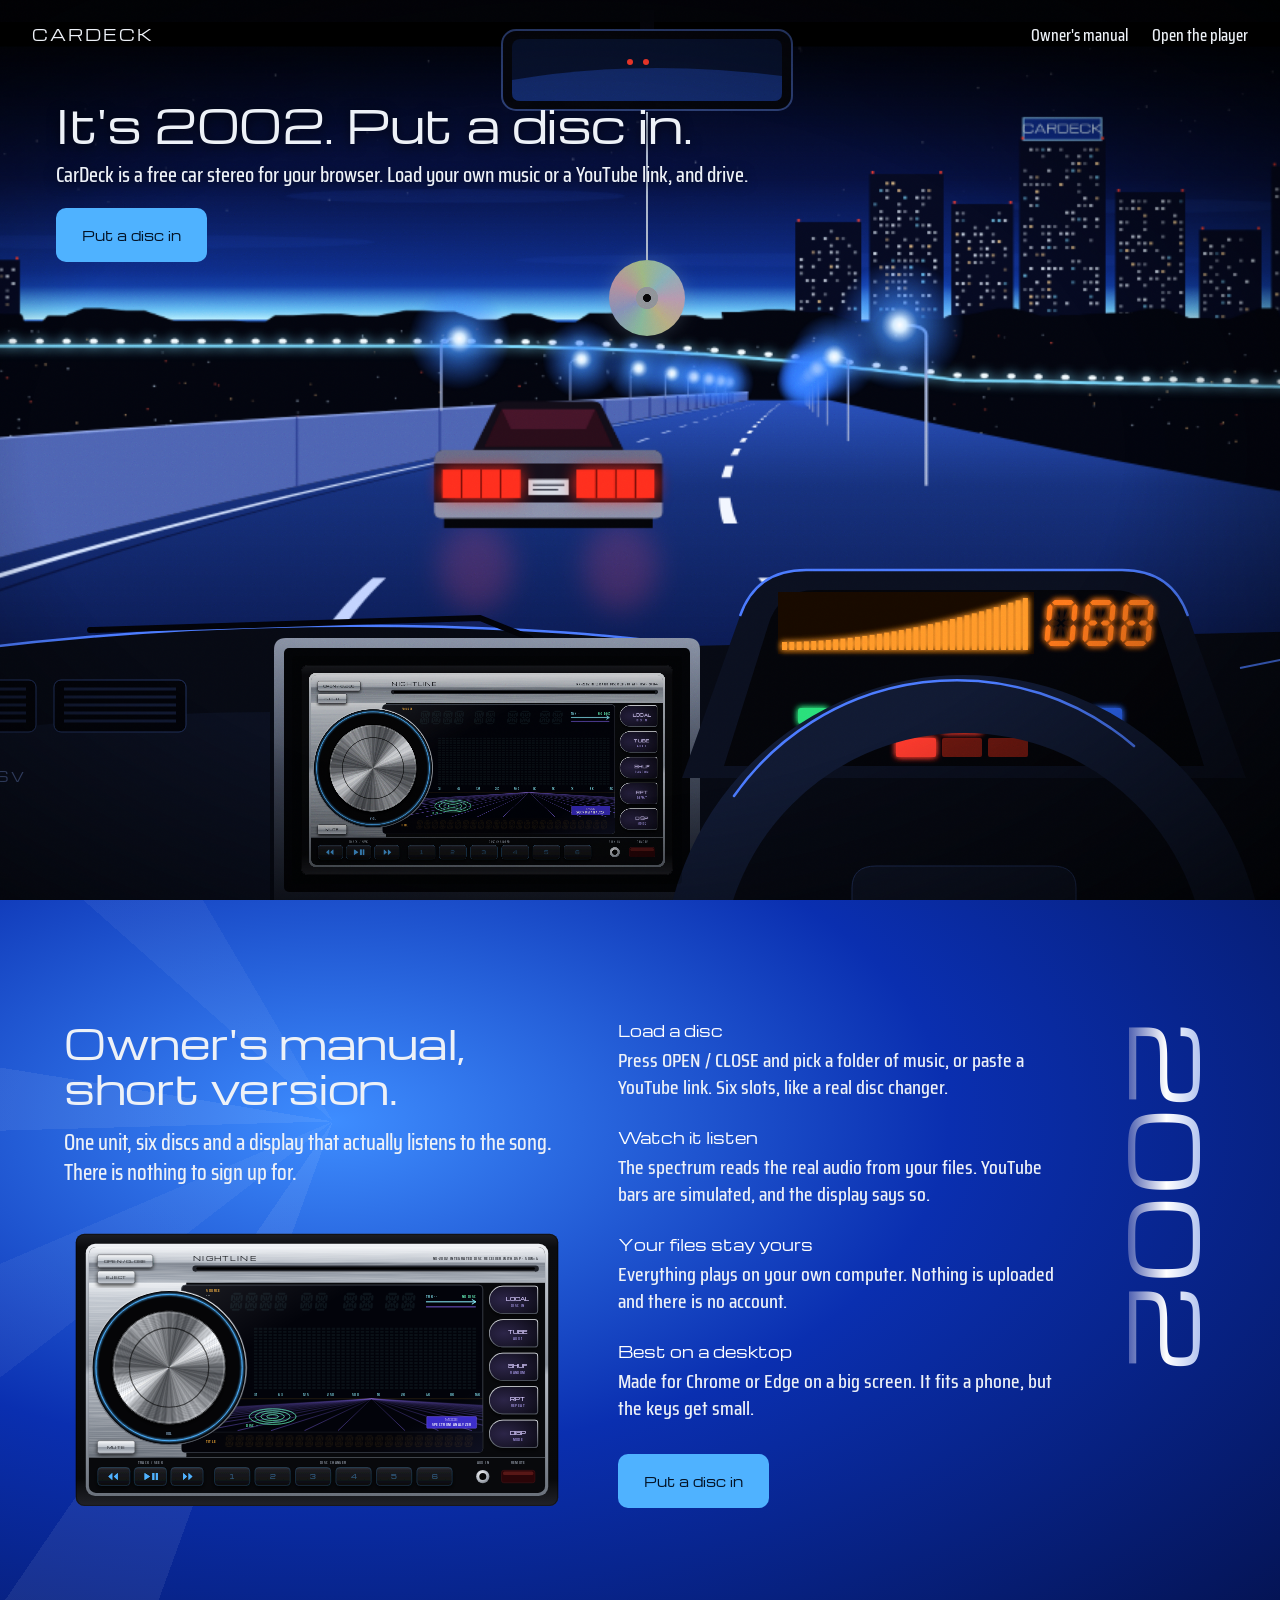
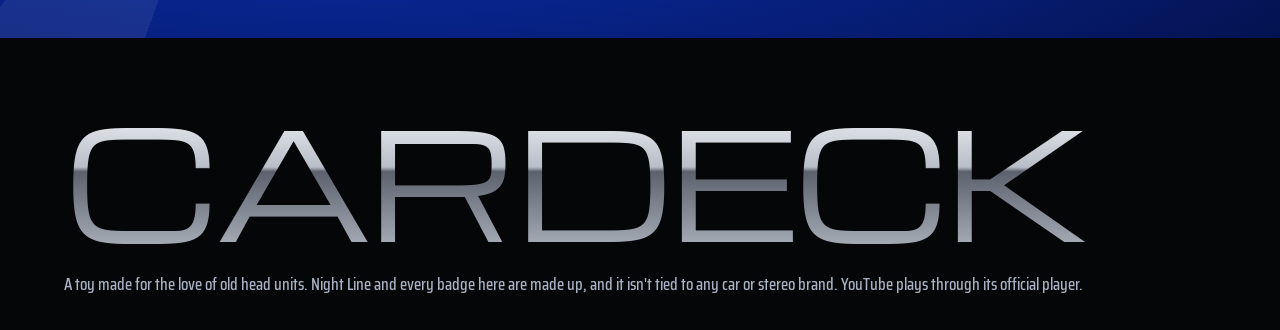
==== index.html @ f9ed7206 "CarDeck: a 2002 car stereo for the browser Night Line head unit with a real spectrum analyser for lo" ====
<!doctype html>
<html lang="en">
<head>
<meta charset="utf-8">
<meta name="viewport" content="width=device-width,initial-scale=1">
<title>CarDeck: a 2002 car stereo for your music</title>
<meta name="description" content="CarDeck is a free 2002-style car stereo for your browser. Load your own music or a YouTube link and drive.">
<link rel="preconnect" href="https://fonts.gstatic.com" crossorigin>
<link href="https://fonts.googleapis.com/css2?family=Michroma&family=Saira+Condensed:wght@500;600&family=Playfair+Display:wght@700&display=swap" rel="stylesheet">
<style>
:root{--ink:#050608;--text:#edf1f7;--dim:#a8b2c2;--el:#4fb2ff;--amber:#ffb238;--cobalt:#0a2fb0;--deep:#04124f}
*{box-sizing:border-box}
html{scroll-behavior:smooth;background:var(--ink)}
body{margin:0;color:var(--text);font:500 19px/1.5 'Saira Condensed',Arial,sans-serif}
a{color:inherit}
h1,h2{font-family:Michroma,Arial,sans-serif;font-weight:400;letter-spacing:-.01em;margin:0}

/* hero: a fixed 1600x900 scene, scaled to cover the window */
#hero{position:relative;height:100svh;min-height:560px;overflow:hidden;background:#000}
#scene{position:absolute;left:0;top:0;width:1600px;height:900px;transform-origin:0 0;will-change:transform}
#scene.zoom{transition:transform 1.5s cubic-bezier(.62,.02,.2,1)}
#road,#dash{position:absolute;left:0;top:0}
#road{width:1600px;height:660px}
#dash{width:1600px;height:900px}
#unitBox{position:absolute;left:452px;top:656px;width:390px;height:228px;overflow:hidden;border-radius:4px}
#unitIn{position:absolute;left:0;top:0;width:1300px;height:760px;transform:scale(.3);transform-origin:0 0;will-change:transform}
#unitIn svg{display:block;width:1300px;height:760px;pointer-events:none}
#unitIn .key{pointer-events:none}
#unitDim{position:absolute;inset:0;background:#000;opacity:.18;transition:opacity .4s}
#cd{position:absolute;left:806px;top:112px;width:1.6px;height:150px;transform-origin:50% 0;animation:swing 4.6s ease-in-out infinite;background:#aab6cc}
#cd i{position:absolute;left:-37px;bottom:-74px;width:76px;height:76px;border-radius:50%;
  background:radial-gradient(circle,#0a0a0c 0 7%,#c9ced6 7.5% 20%,#fff0 21%),
  conic-gradient(from 40deg,#bff5ff,#ffd6f5,#fff3b8,#bdffd6,#bccbff,#ffc9da,#dcffb8,#bff5ff);
  box-shadow:0 0 18px #bfe6ff44;filter:brightness(.72)}
@keyframes swing{0%,100%{transform:rotate(-3.5deg)}50%{transform:rotate(3.5deg)}}
.go:focus-visible{outline:3px solid #fff;outline-offset:3px}
body.go #unitDim{opacity:0}
#veil{position:absolute;inset:0;background:radial-gradient(ellipse at 45% 50%,#0000 55%,#000b);pointer-events:none}
#grain{position:absolute;inset:0;opacity:.16;mix-blend-mode:overlay;pointer-events:none;background-image:url("data:image/svg+xml,%3Csvg xmlns='http://www.w3.org/2000/svg' width='220' height='220'%3E%3Cfilter id='n'%3E%3CfeTurbulence baseFrequency='.9' numOctaves='2'/%3E%3C/filter%3E%3Crect width='220' height='220' filter='url(%23n)'/%3E%3C/svg%3E")}
#black{position:absolute;inset:0;background:#000;opacity:0;pointer-events:none;transition:opacity .28s}
nav{position:absolute;left:0;right:0;top:0;display:flex;align-items:center;justify-content:space-between;padding:20px 32px;transition:opacity .4s}
nav b{font:400 15px Michroma,Arial,sans-serif;letter-spacing:.14em}
nav a{margin-left:24px;text-decoration:none;font-size:17px;color:var(--text)}
nav a:hover{color:var(--el)}
#pitch{position:absolute;left:clamp(16px,4.4vw,72px);top:clamp(72px,11vh,110px);width:min(820px,calc(100vw - 32px));text-shadow:0 2px 12px #000a;transition:opacity .4s}
#pitch h1{font-size:clamp(30px,3.5vw,50px);line-height:1.12}
#pitch p{margin:12px 0 18px;max-width:34em;font-size:21px;line-height:1.35}
.go{display:inline-flex;align-items:center;gap:12px;min-height:54px;padding:0 26px;border:0;border-radius:10px;background:var(--el);color:#031225;font:13px Michroma,Arial,sans-serif;cursor:pointer;text-decoration:none;transition:transform .12s,background .12s}
.go:hover{background:#86ccff}.go:active{transform:translateY(1px)}
body.go nav,body.go #pitch{opacity:0;pointer-events:none}

/* the print ad */
#manual{position:relative;overflow:hidden;background:var(--cobalt);padding:120px clamp(16px,5vw,72px)}
#manual::before{content:"";position:absolute;inset:0;background:conic-gradient(from 200deg at 26% 30%,#ffffff12 0 4%,#fff0 4% 9%,#ffffff0d 9% 13%,#fff0 13% 19%,#ffffff12 19% 22%,#fff0 22% 31%,#ffffff0c 31% 36%,#fff0 36% 100%),radial-gradient(ellipse at 26% 30%,#3e8dff,#0a2fb0 46%,#04124f)}
.ad{position:relative;display:grid;grid-template-columns:minmax(0,1.15fr) minmax(0,1fr) 110px;gap:48px;max-width:1360px;margin:0 auto;align-items:start}
.ad h2{font-size:clamp(28px,3.1vw,46px);line-height:1.14}
.ad .lead{margin:18px 0 34px;font-size:22px;line-height:1.35;max-width:32em}
#adUnit{width:100%;aspect-ratio:1300/760;position:relative}
#adUnit svg{position:absolute;inset:0;width:100%;height:100%;pointer-events:none}
.spec h3{margin:0 0 6px;font:400 15px Michroma,Arial,sans-serif;color:#fff}
.spec p{margin:0 0 26px;font-size:20px;line-height:1.35}
.year{justify-self:end;writing-mode:vertical-rl;font:400 92px/1 Michroma,Arial,sans-serif;background:linear-gradient(90deg,#3a4ea8,#fff 46%,#8fa8e8);-webkit-background-clip:text;background-clip:text;color:transparent}
.ad .go{margin-top:6px}
footer{padding:64px clamp(16px,5vw,72px) 32px;background:var(--ink)}
footer b{display:block;font:400 clamp(44px,11.6vw,178px)/1 Michroma,Arial,sans-serif;letter-spacing:-.03em;background:linear-gradient(#f4f6f9,#b8bec7 44%,#5b626d 47%,#a9b0ba);-webkit-background-clip:text;background-clip:text;color:transparent}
footer p{margin:22px 0 0;color:var(--dim);font-size:17px}
@media (max-width:1000px){.ad{grid-template-columns:1fr}.year{display:none}#manual{padding-top:80px;padding-bottom:80px}nav a:first-of-type{display:none}#pitch p{font-size:19px}}
@media (prefers-reduced-motion:reduce){#cd{animation:none}html{scroll-behavior:auto}#scene.zoom{transition:none}}
</style>
</head>
<body>
<section id="hero">
  <div id="scene">
    <canvas id="road" width="1067" height="440" aria-hidden="true"></canvas>
    <svg id="dash" viewBox="0 0 1600 900" aria-hidden="true"></svg>
    <div id="cd"><i></i></div>
    <div id="unitBox" aria-hidden="true"><div id="unitIn"></div><div id="unitDim"></div></div>
  </div>
  <div id="veil"></div>
  <div id="grain"></div>
  <nav aria-label="Main">
    <b>CARDECK</b>
    <span><a href="#manual">Owner's manual</a><a href="player.html">Open the player</a></span>
  </nav>
  <div id="pitch">
    <h1>It's 2002. Put a disc in.</h1>
    <p>CarDeck is a free car stereo for your browser. Load your own music or a YouTube link, and drive.</p>
    <button class="go" id="start">Put a disc in</button>
  </div>
  <div id="black"></div>
</section>

<section id="manual" aria-labelledby="mh">
  <div class="ad">
    <div>
      <h2 id="mh">Owner's manual, short version.</h2>
      <p class="lead">One unit, six discs and a display that actually listens to the song. There is nothing to sign up for.</p>
      <div id="adUnit" role="img" aria-label="The Night Line head unit, with a large display, a chrome volume dial and a row of six disc keys"></div>
    </div>
    <div class="spec">
      <h3>Load a disc</h3>
      <p>Press OPEN / CLOSE and pick a folder of music, or paste a YouTube link. Six slots, like a real disc changer.</p>
      <h3>Watch it listen</h3>
      <p>The spectrum reads the real audio from your files. YouTube bars are simulated, and the display says so.</p>
      <h3>Your files stay yours</h3>
      <p>Everything plays on your own computer. Nothing is uploaded and there is no account.</p>
      <h3>Best on a desktop</h3>
      <p>Made for Chrome or Edge on a big screen. It fits a phone, but the keys get small.</p>
      <button class="go" id="start2">Put a disc in</button>
    </div>
    <div class="year" aria-hidden="true">2002</div>
  </div>
</section>

<footer>
  <b>CARDECK</b>
  <p>A toy made for the love of old head units. Night Line and every badge here are made up, and it isn't tied to any car or stereo brand. YouTube plays through its official player.</p>
</footer>

<script src="core.js"></script>
<script src="unit.js"></script>
<script src="landing.js"></script>
</body>
</html>
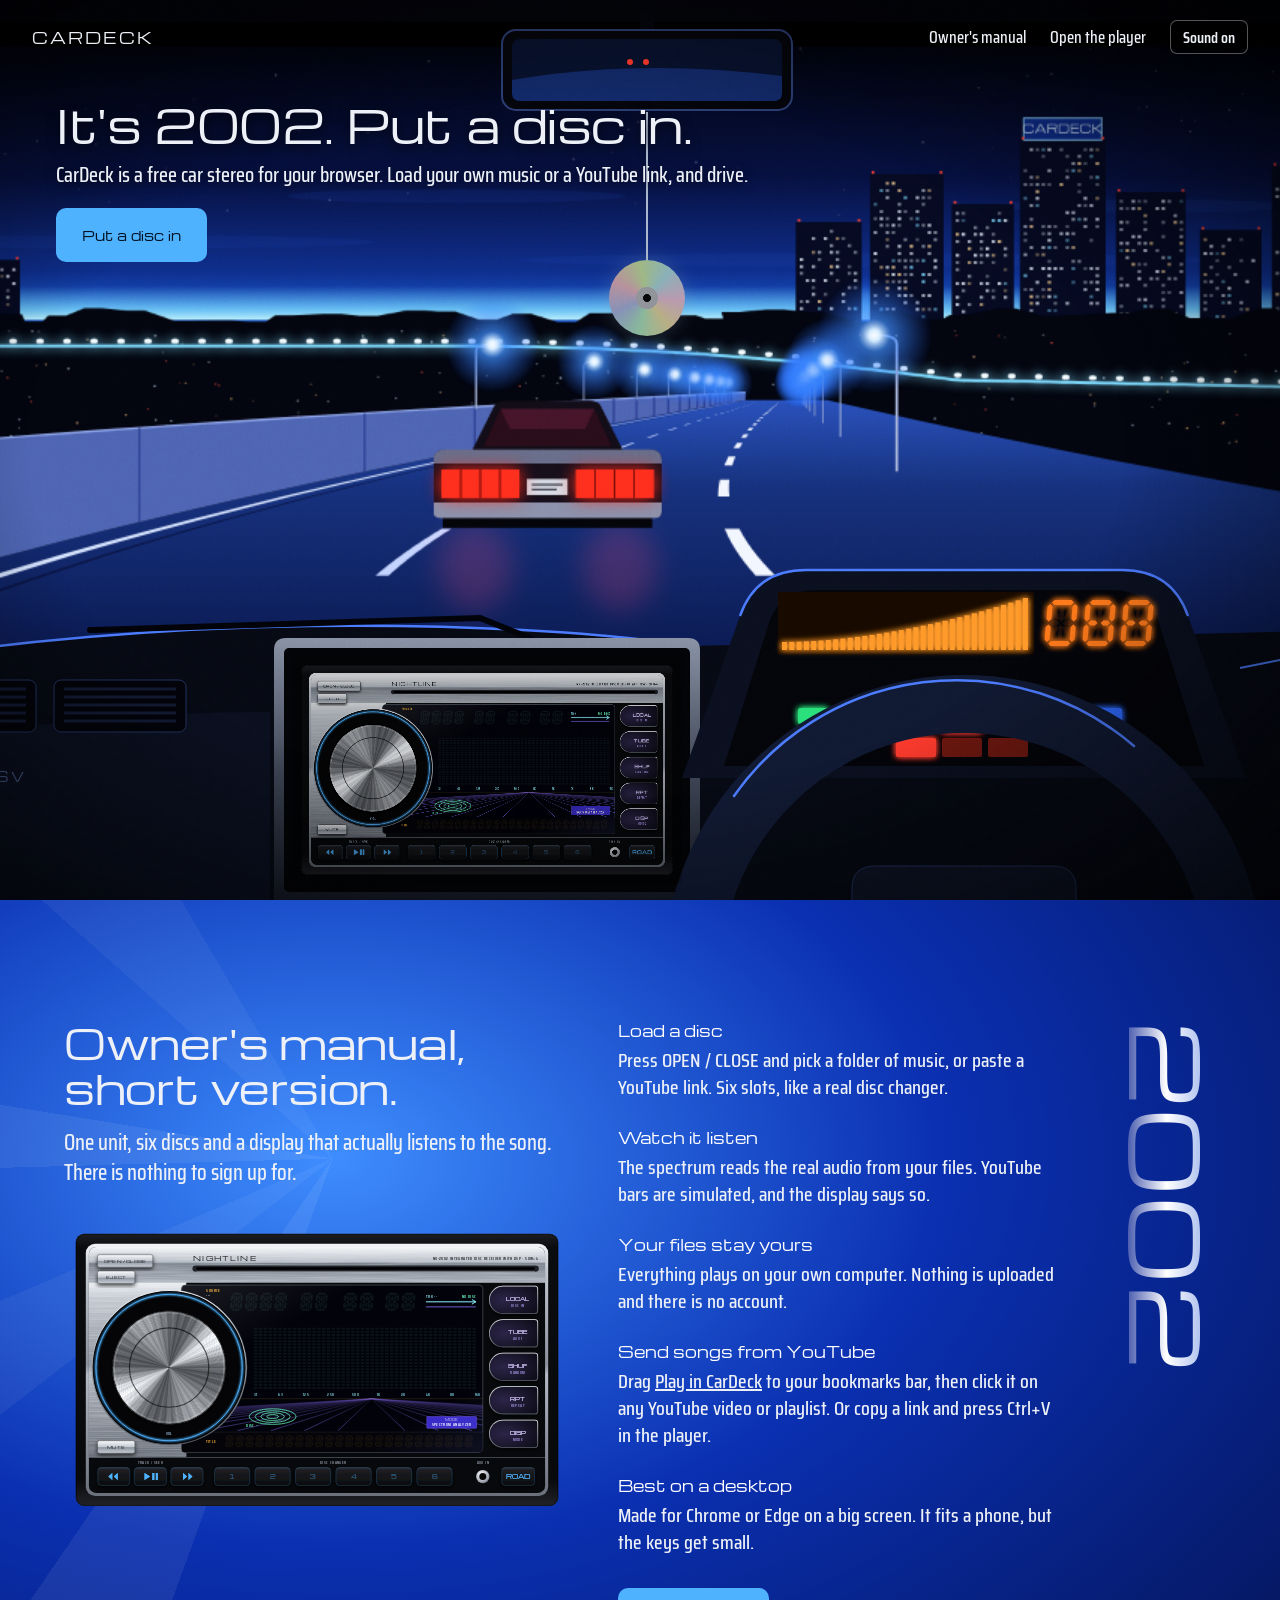
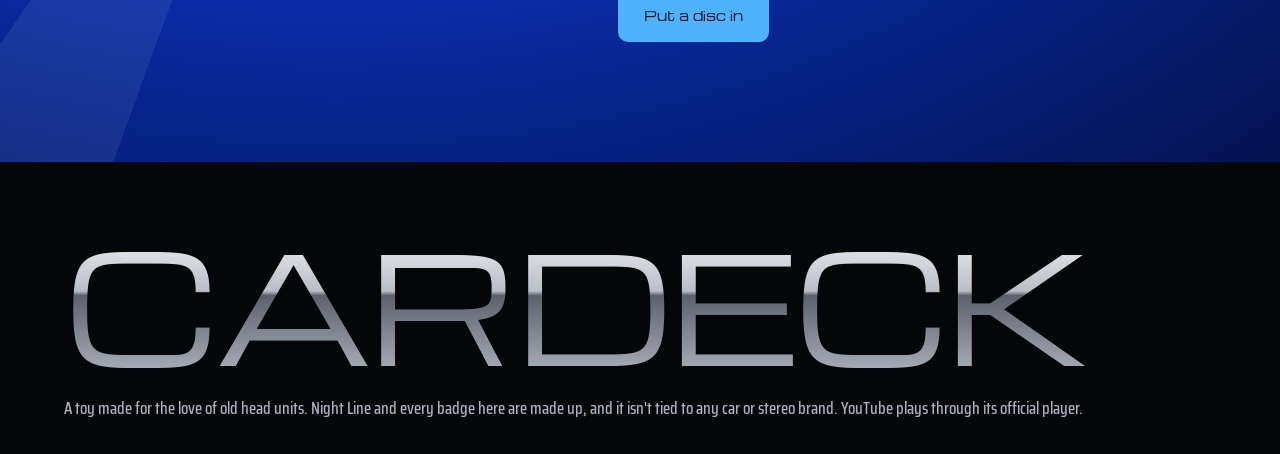
==== commit d7b44c5f: "Fix the landing transition and add the disc drop and road sound The body and the button shared the c" ====
--- a/index.html
+++ b/index.html
@@ -34,7 +34,16 @@
   box-shadow:0 0 18px #bfe6ff44;filter:brightness(.72)}
 @keyframes swing{0%,100%{transform:rotate(-3.5deg)}50%{transform:rotate(3.5deg)}}
 .go:focus-visible{outline:3px solid #fff;outline-offset:3px}
-body.go #unitDim{opacity:0}
+body.started #unitDim{opacity:0}
+/* the mirror CD lets go, drops to the dash and goes into the slot; this box ends exactly at the slot */
+#slotClip{position:absolute;left:400px;top:0;width:560px;height:692px;overflow:hidden;pointer-events:none}
+#flyer{position:absolute;left:368px;top:260px;width:76px;height:76px;border-radius:50%;opacity:0;
+  background:radial-gradient(circle,#0a0a0c 0 7%,#c9ced6 7.5% 20%,#fff0 21%),conic-gradient(from 40deg,#bff5ff,#ffd6f5,#fff3b8,#bdffd6,#bccbff,#ffc9da,#dcffb8,#bff5ff);box-shadow:0 0 22px #bfe6ff88}
+body.started #cd{display:none}
+body.started #flyer{opacity:1;animation:dropIn 1.05s cubic-bezier(.5,0,.75,.6) forwards}
+@keyframes dropIn{0%{transform:translate(0,0) rotate(0) scale(1)}58%{transform:translate(-122px,290px) perspective(500px) rotateX(38deg) rotate(420deg) scale(1.9)}100%{transform:translate(-122px,500px) perspective(500px) rotateX(58deg) rotate(800deg) scale(1.9)}}
+#slotGlow{position:absolute;left:556px;top:688px;width:260px;height:6px;border-radius:3px;background:#4fb2ff;box-shadow:0 0 18px 4px #4fb2ff;opacity:0;transition:opacity .25s}
+body.seated #slotGlow{opacity:1}
 #veil{position:absolute;inset:0;background:radial-gradient(ellipse at 45% 50%,#0000 55%,#000b);pointer-events:none}
 #grain{position:absolute;inset:0;opacity:.16;mix-blend-mode:overlay;pointer-events:none;background-image:url("data:image/svg+xml,%3Csvg xmlns='http://www.w3.org/2000/svg' width='220' height='220'%3E%3Cfilter id='n'%3E%3CfeTurbulence baseFrequency='.9' numOctaves='2'/%3E%3C/filter%3E%3Crect width='220' height='220' filter='url(%23n)'/%3E%3C/svg%3E")}
 #black{position:absolute;inset:0;background:#000;opacity:0;pointer-events:none;transition:opacity .28s}
@@ -47,7 +56,9 @@
 #pitch p{margin:12px 0 18px;max-width:34em;font-size:21px;line-height:1.35}
 .go{display:inline-flex;align-items:center;gap:12px;min-height:54px;padding:0 26px;border:0;border-radius:10px;background:var(--el);color:#031225;font:13px Michroma,Arial,sans-serif;cursor:pointer;text-decoration:none;transition:transform .12s,background .12s}
 .go:hover{background:#86ccff}.go:active{transform:translateY(1px)}
-body.go nav,body.go #pitch{opacity:0;pointer-events:none}
+body.started nav,body.started #pitch{opacity:0;pointer-events:none}
+#sound{min-height:34px;margin-left:24px;padding:0 12px;border:1px solid #ffffff55;border-radius:7px;background:#0006;color:var(--text);font:600 16px 'Saira Condensed',Arial,sans-serif;cursor:pointer}
+#sound:hover{color:var(--el)}
 
 /* the print ad */
 #manual{position:relative;overflow:hidden;background:var(--cobalt);padding:120px clamp(16px,5vw,72px)}
@@ -75,12 +86,14 @@
     <svg id="dash" viewBox="0 0 1600 900" aria-hidden="true"></svg>
     <div id="cd"><i></i></div>
     <div id="unitBox" aria-hidden="true"><div id="unitIn"></div><div id="unitDim"></div></div>
+    <div id="slotGlow"></div>
+    <div id="slotClip"><div id="flyer"></div></div>
   </div>
   <div id="veil"></div>
   <div id="grain"></div>
   <nav aria-label="Main">
     <b>CARDECK</b>
-    <span><a href="#manual">Owner's manual</a><a href="player.html">Open the player</a></span>
+    <span><a href="#manual">Owner's manual</a><a href="player.html">Open the player</a><button id="sound">Sound on</button></span>
   </nav>
   <div id="pitch">
     <h1>It's 2002. Put a disc in.</h1>
@@ -104,6 +117,8 @@
       <p>The spectrum reads the real audio from your files. YouTube bars are simulated, and the display says so.</p>
       <h3>Your files stay yours</h3>
       <p>Everything plays on your own computer. Nothing is uploaded and there is no account.</p>
+      <h3>Send songs from YouTube</h3>
+      <p>Drag <a id="bookmarklet" href="player.html">Play in CarDeck</a> to your bookmarks bar, then click it on any YouTube video or playlist. Or copy a link and press Ctrl+V in the player.</p>
       <h3>Best on a desktop</h3>
       <p>Made for Chrome or Edge on a big screen. It fits a phone, but the keys get small.</p>
       <button class="go" id="start2">Put a disc in</button>
@@ -118,6 +133,7 @@
 </footer>
 
 <script src="core.js"></script>
+<script src="cabin.js"></script>
 <script src="unit.js"></script>
 <script src="landing.js"></script>
 </body>
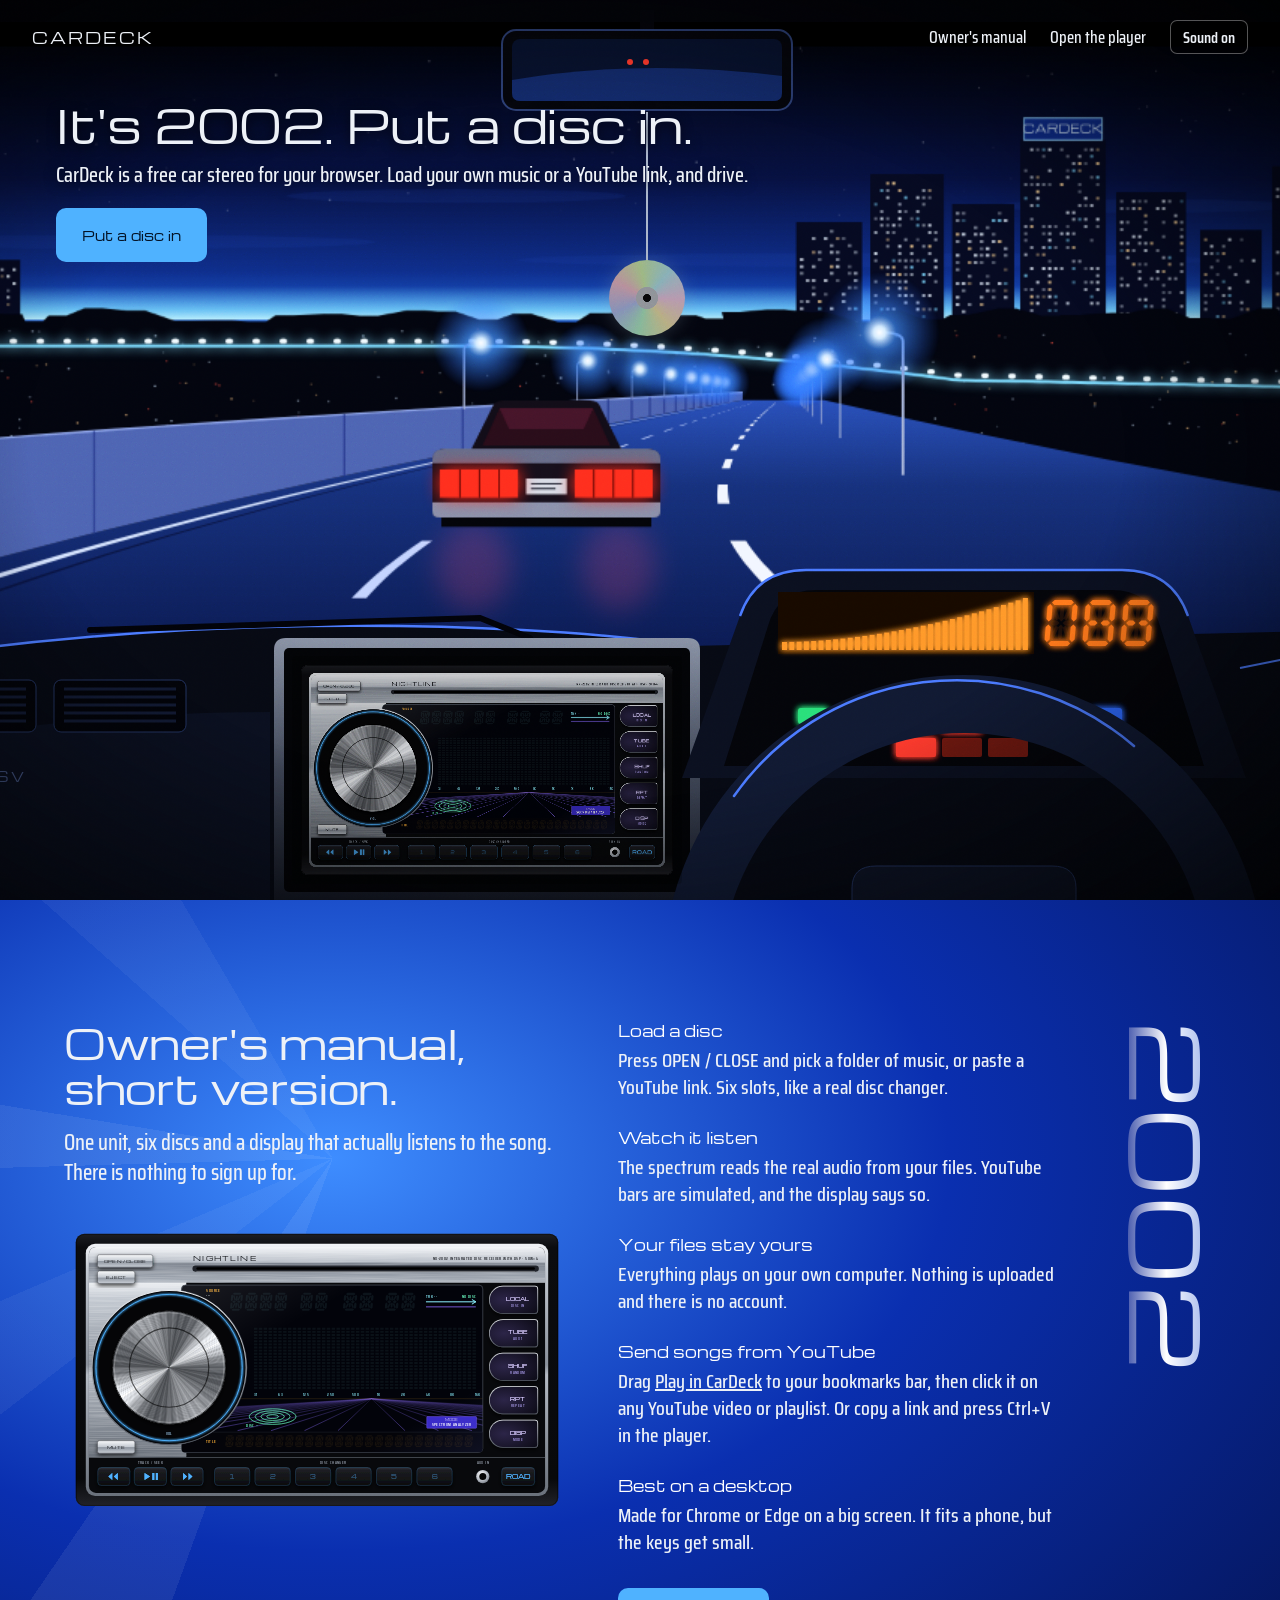
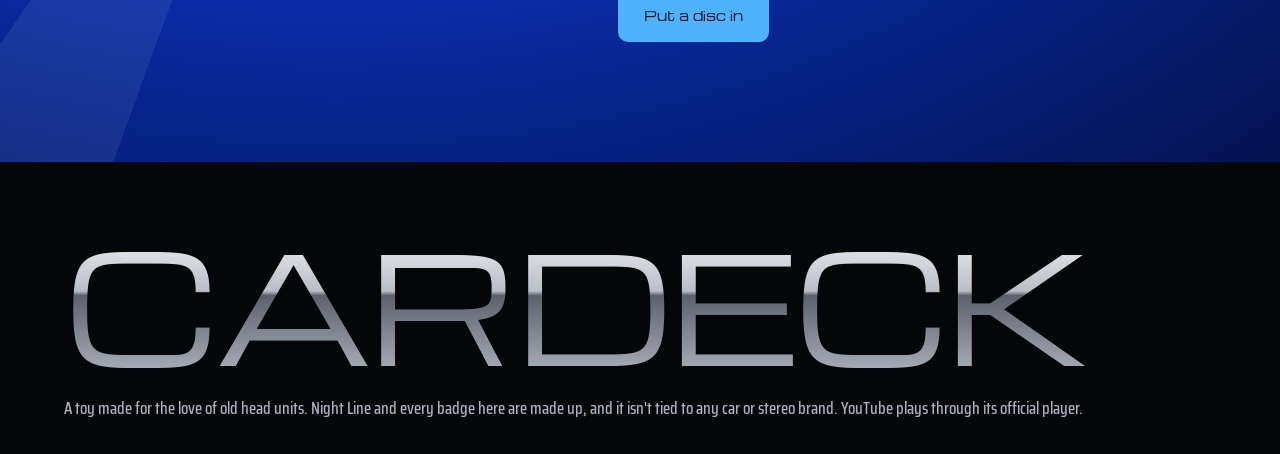
==== commit f728bf6f: "Keep the landing text inside narrow windows Co-Authored-By: Claude Opus 5.5 <noreply@anthropic.com>" ====
--- a/index.html
+++ b/index.html
@@ -51,7 +51,7 @@
 nav b{font:400 15px Michroma,Arial,sans-serif;letter-spacing:.14em}
 nav a{margin-left:24px;text-decoration:none;font-size:17px;color:var(--text)}
 nav a:hover{color:var(--el)}
-#pitch{position:absolute;left:clamp(16px,4.4vw,72px);top:clamp(72px,11vh,110px);width:min(820px,calc(100vw - 32px));text-shadow:0 2px 12px #000a;transition:opacity .4s}
+#pitch{position:absolute;left:clamp(16px,4.4vw,72px);top:clamp(72px,11vh,110px);width:min(820px,calc(100% - 32px));text-shadow:0 2px 12px #000a;transition:opacity .4s}
 #pitch h1{font-size:clamp(30px,3.5vw,50px);line-height:1.12}
 #pitch p{margin:12px 0 18px;max-width:34em;font-size:21px;line-height:1.35}
 .go{display:inline-flex;align-items:center;gap:12px;min-height:54px;padding:0 26px;border:0;border-radius:10px;background:var(--el);color:#031225;font:13px Michroma,Arial,sans-serif;cursor:pointer;text-decoration:none;transition:transform .12s,background .12s}
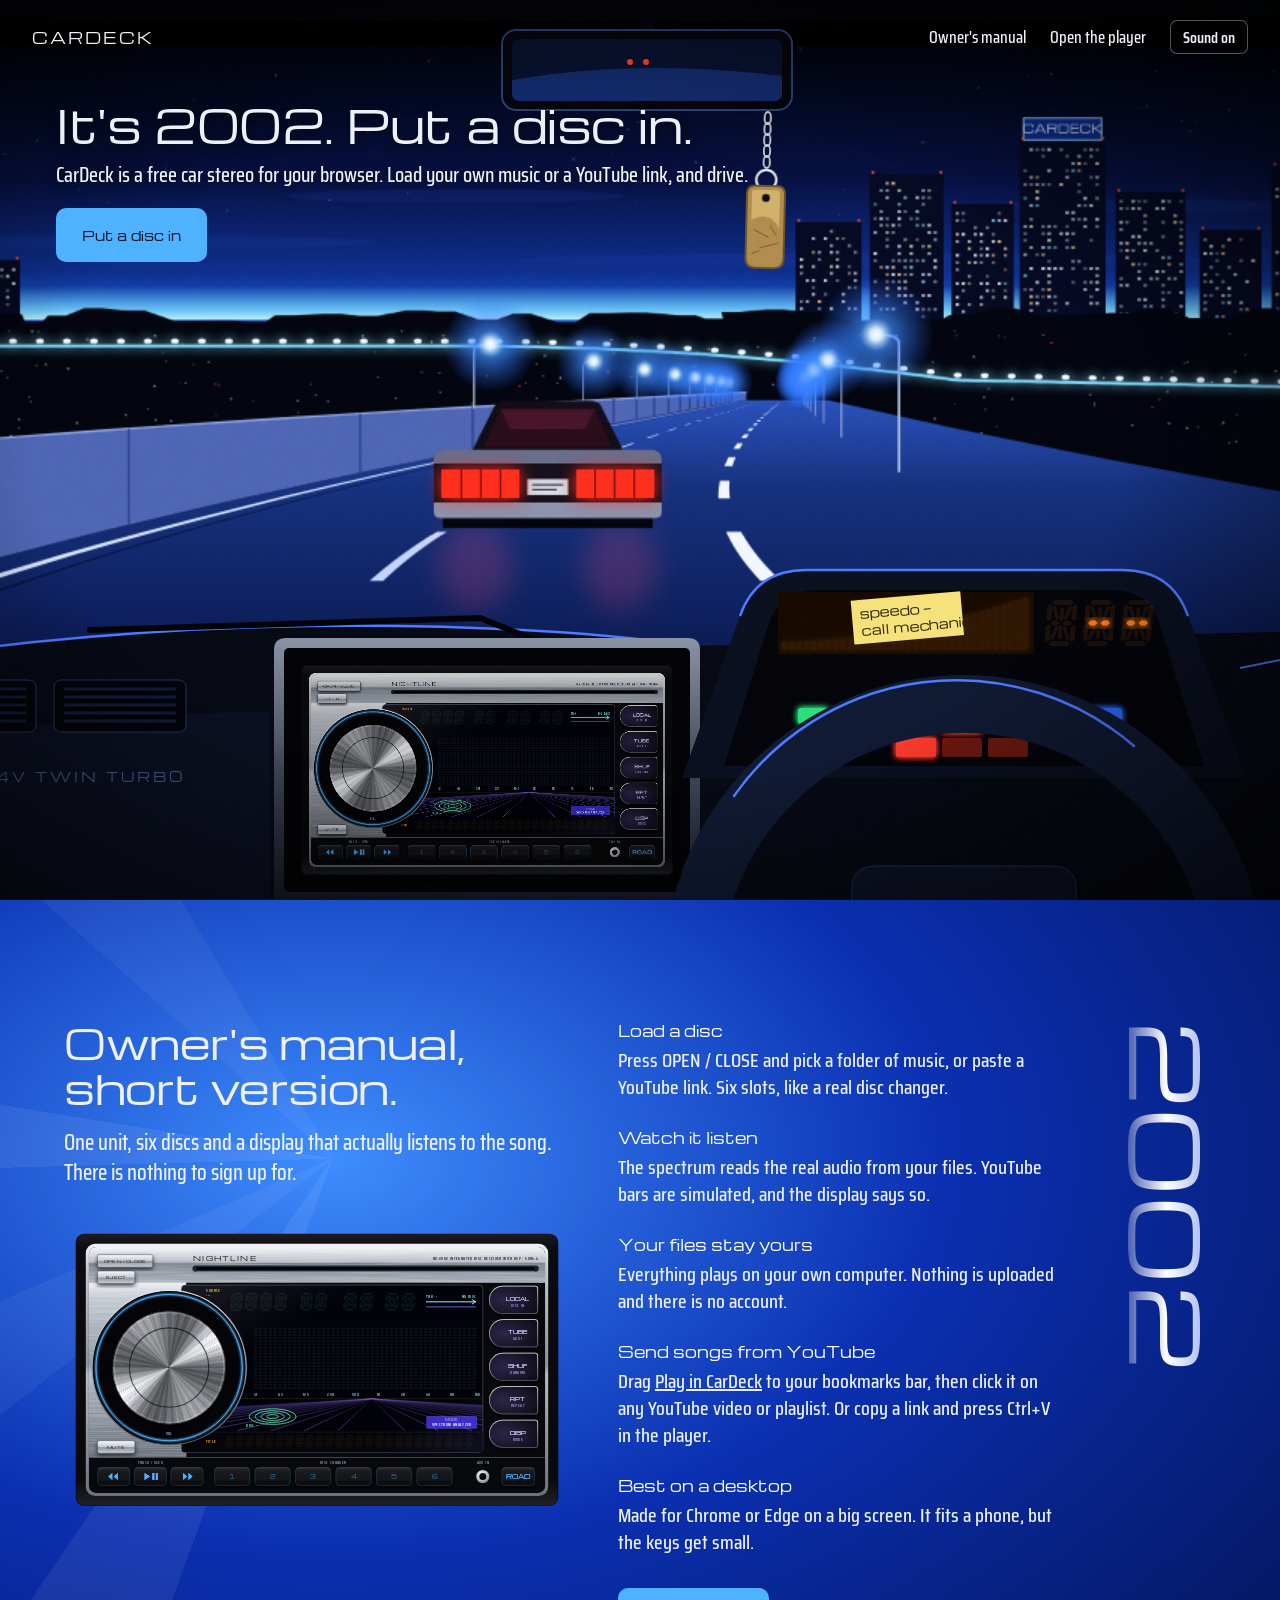
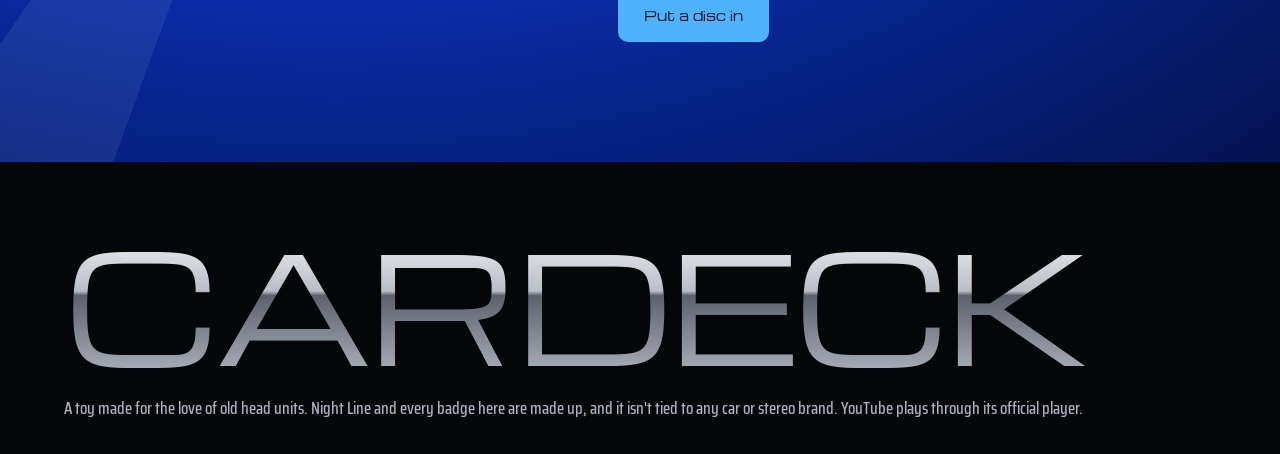
==== commit 76d26fc7: "Make the car his: keychain, broken speedometer, his night The keychain on the mirror can be touched," ====
--- a/index.html
+++ b/index.html
@@ -27,21 +27,15 @@
 #unitIn svg{display:block;width:1300px;height:760px;pointer-events:none}
 #unitIn .key{pointer-events:none}
 #unitDim{position:absolute;inset:0;background:#000;opacity:.18;transition:opacity .4s}
-#cd{position:absolute;left:806px;top:112px;width:1.6px;height:150px;transform-origin:50% 0;animation:swing 4.6s ease-in-out infinite;background:#aab6cc}
-#cd i{position:absolute;left:-37px;bottom:-74px;width:76px;height:76px;border-radius:50%;
-  background:radial-gradient(circle,#0a0a0c 0 7%,#c9ced6 7.5% 20%,#fff0 21%),
-  conic-gradient(from 40deg,#bff5ff,#ffd6f5,#fff3b8,#bdffd6,#bccbff,#ffc9da,#dcffb8,#bff5ff);
-  box-shadow:0 0 18px #bfe6ff44;filter:brightness(.72)}
-@keyframes swing{0%,100%{transform:rotate(-3.5deg)}50%{transform:rotate(3.5deg)}}
+#chainMount{position:absolute;left:893px;top:108px;width:70px;height:172px}
 .go:focus-visible{outline:3px solid #fff;outline-offset:3px}
 body.started #unitDim{opacity:0}
 /* the mirror CD lets go, drops to the dash and goes into the slot; this box ends exactly at the slot */
-#slotClip{position:absolute;left:400px;top:0;width:560px;height:692px;overflow:hidden;pointer-events:none}
-#flyer{position:absolute;left:368px;top:260px;width:76px;height:76px;border-radius:50%;opacity:0;
+#slotClip{position:absolute;left:0;top:0;width:1600px;height:692px;overflow:hidden;pointer-events:none}
+#flyer{position:absolute;left:190px;top:24px;width:76px;height:76px;border-radius:50%;opacity:0;
   background:radial-gradient(circle,#0a0a0c 0 7%,#c9ced6 7.5% 20%,#fff0 21%),conic-gradient(from 40deg,#bff5ff,#ffd6f5,#fff3b8,#bdffd6,#bccbff,#ffc9da,#dcffb8,#bff5ff);box-shadow:0 0 22px #bfe6ff88}
-body.started #cd{display:none}
 body.started #flyer{opacity:1;animation:dropIn 1.05s cubic-bezier(.5,0,.75,.6) forwards}
-@keyframes dropIn{0%{transform:translate(0,0) rotate(0) scale(1)}58%{transform:translate(-122px,290px) perspective(500px) rotateX(38deg) rotate(420deg) scale(1.9)}100%{transform:translate(-122px,500px) perspective(500px) rotateX(58deg) rotate(800deg) scale(1.9)}}
+@keyframes dropIn{0%{transform:translate(0,0) rotate(0) scale(1)}58%{transform:translate(456px,526px) perspective(500px) rotateX(38deg) rotate(420deg) scale(1.9)}100%{transform:translate(456px,736px) perspective(500px) rotateX(58deg) rotate(800deg) scale(1.9)}}
 #slotGlow{position:absolute;left:556px;top:688px;width:260px;height:6px;border-radius:3px;background:#4fb2ff;box-shadow:0 0 18px 4px #4fb2ff;opacity:0;transition:opacity .25s}
 body.seated #slotGlow{opacity:1}
 #veil{position:absolute;inset:0;background:radial-gradient(ellipse at 45% 50%,#0000 55%,#000b);pointer-events:none}
@@ -52,6 +46,7 @@
 nav a{margin-left:24px;text-decoration:none;font-size:17px;color:var(--text)}
 nav a:hover{color:var(--el)}
 #pitch{position:absolute;left:clamp(16px,4.4vw,72px);top:clamp(72px,11vh,110px);width:min(820px,calc(100% - 32px));text-shadow:0 2px 12px #000a;transition:opacity .4s}
+nav,#pitch{pointer-events:none}nav a,nav button,#pitch .go{pointer-events:auto}
 #pitch h1{font-size:clamp(30px,3.5vw,50px);line-height:1.12}
 #pitch p{margin:12px 0 18px;max-width:34em;font-size:21px;line-height:1.35}
 .go{display:inline-flex;align-items:center;gap:12px;min-height:54px;padding:0 26px;border:0;border-radius:10px;background:var(--el);color:#031225;font:13px Michroma,Arial,sans-serif;cursor:pointer;text-decoration:none;transition:transform .12s,background .12s}
@@ -76,7 +71,7 @@
 footer b{display:block;font:400 clamp(44px,11.6vw,178px)/1 Michroma,Arial,sans-serif;letter-spacing:-.03em;background:linear-gradient(#f4f6f9,#b8bec7 44%,#5b626d 47%,#a9b0ba);-webkit-background-clip:text;background-clip:text;color:transparent}
 footer p{margin:22px 0 0;color:var(--dim);font-size:17px}
 @media (max-width:1000px){.ad{grid-template-columns:1fr}.year{display:none}#manual{padding-top:80px;padding-bottom:80px}nav a:first-of-type{display:none}#pitch p{font-size:19px}}
-@media (prefers-reduced-motion:reduce){#cd{animation:none}html{scroll-behavior:auto}#scene.zoom{transition:none}}
+@media (prefers-reduced-motion:reduce){html{scroll-behavior:auto}#scene.zoom{transition:none}}
 </style>
 </head>
 <body>
@@ -84,7 +79,7 @@
   <div id="scene">
     <canvas id="road" width="1067" height="440" aria-hidden="true"></canvas>
     <svg id="dash" viewBox="0 0 1600 900" aria-hidden="true"></svg>
-    <div id="cd"><i></i></div>
+    <div id="chainMount"></div>
     <div id="unitBox" aria-hidden="true"><div id="unitIn"></div><div id="unitDim"></div></div>
     <div id="slotGlow"></div>
     <div id="slotClip"><div id="flyer"></div></div>
@@ -134,6 +129,7 @@
 
 <script src="core.js"></script>
 <script src="cabin.js"></script>
+<script src="keychain.js"></script>
 <script src="unit.js"></script>
 <script src="landing.js"></script>
 </body>
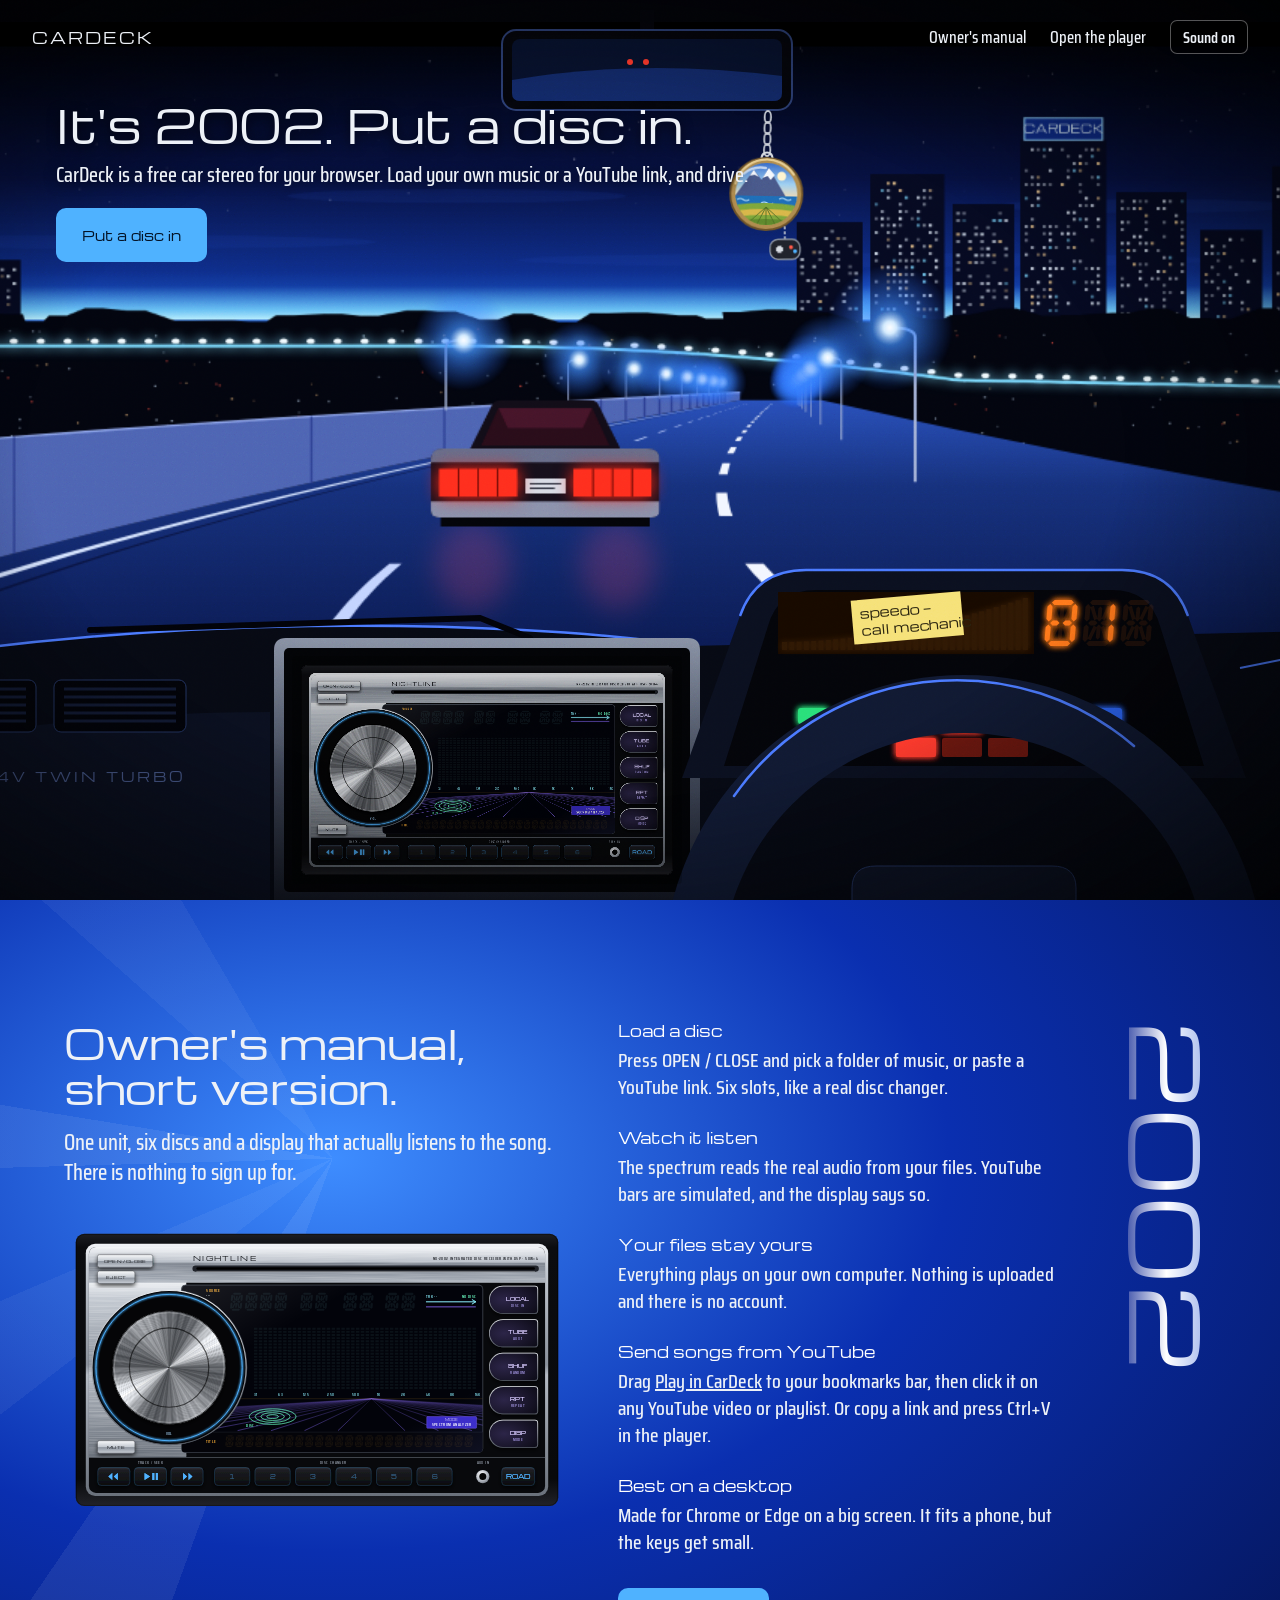
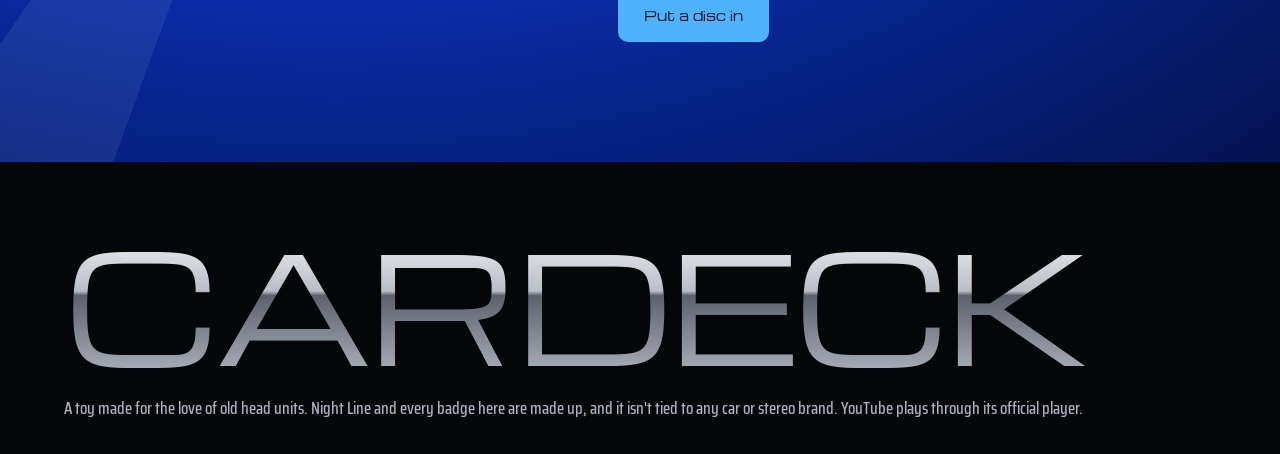
==== commit 26c65f97: "Draw the keychain as his life: mountain, sea, sky, farmland and a game The tag becomes a small seale" ====
--- a/index.html
+++ b/index.html
@@ -27,7 +27,7 @@
 #unitIn svg{display:block;width:1300px;height:760px;pointer-events:none}
 #unitIn .key{pointer-events:none}
 #unitDim{position:absolute;inset:0;background:#000;opacity:.18;transition:opacity .4s}
-#chainMount{position:absolute;left:893px;top:108px;width:70px;height:172px}
+#chainMount{position:absolute;left:883px;top:108px;width:90px;height:190px}
 .go:focus-visible{outline:3px solid #fff;outline-offset:3px}
 body.started #unitDim{opacity:0}
 /* the mirror CD lets go, drops to the dash and goes into the slot; this box ends exactly at the slot */
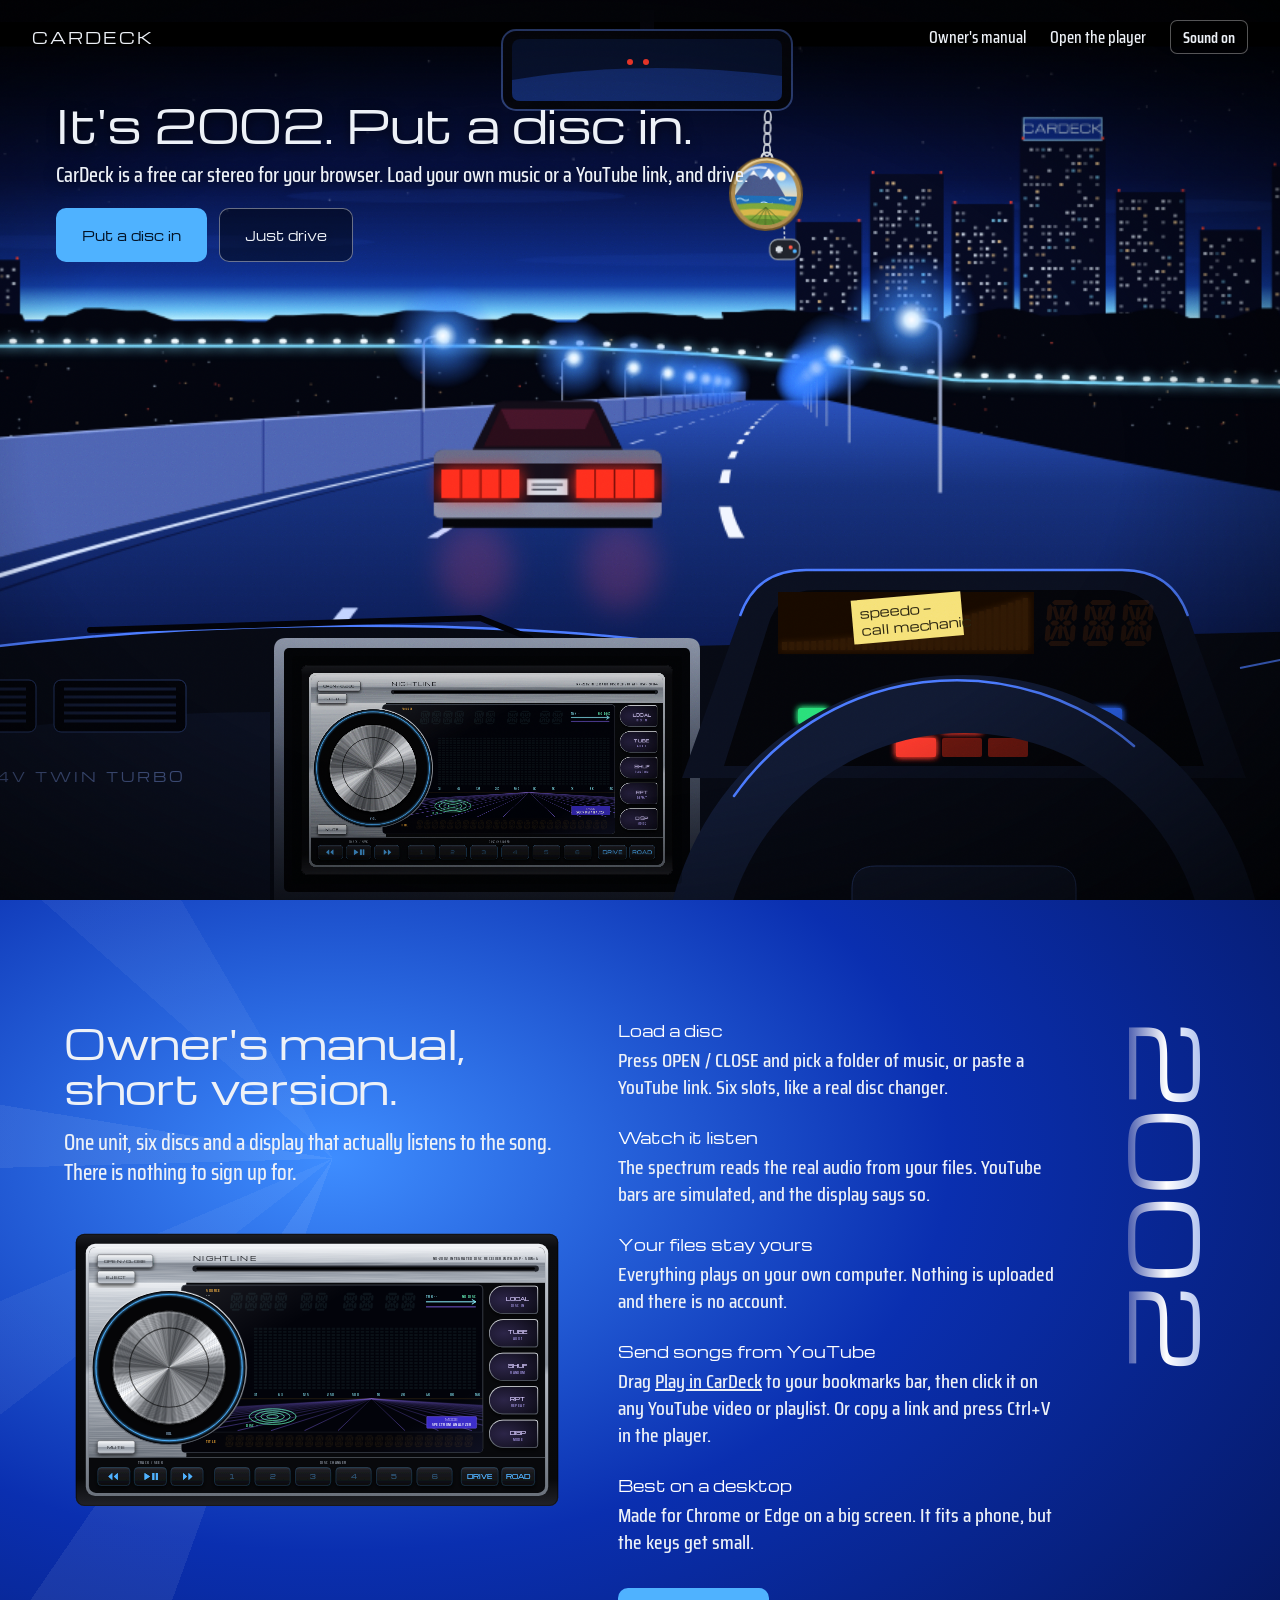
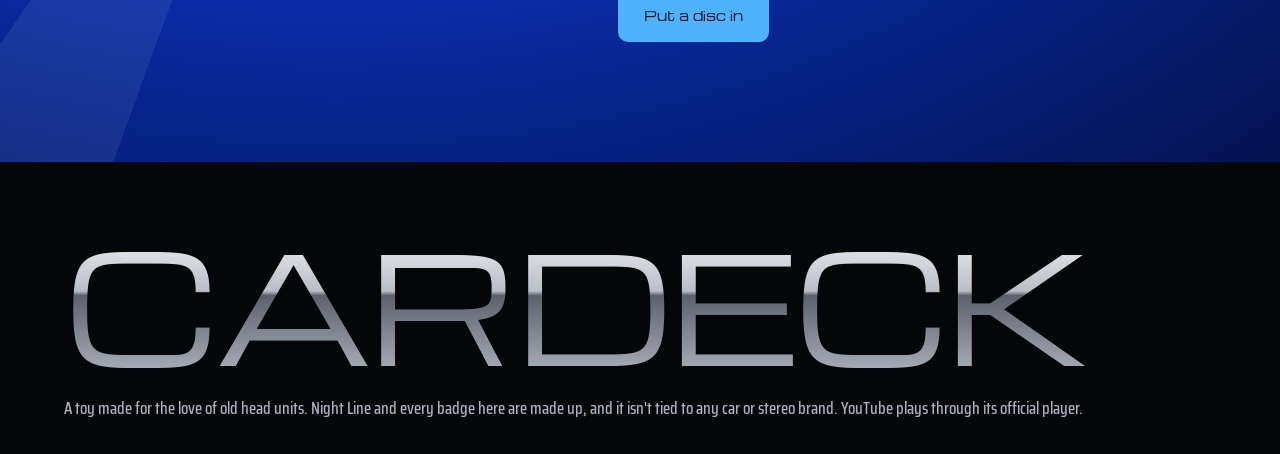
==== commit 4a83b6bb: "Add Drive mode: the live unit in the dash on the highway The cockpit moves to scene.js so the player" ====
--- a/index.html
+++ b/index.html
@@ -7,6 +7,7 @@
 <meta name="description" content="CarDeck is a free 2002-style car stereo for your browser. Load your own music or a YouTube link and drive.">
 <link rel="preconnect" href="https://fonts.gstatic.com" crossorigin>
 <link href="https://fonts.googleapis.com/css2?family=Michroma&family=Saira+Condensed:wght@500;600&family=Playfair+Display:wght@700&display=swap" rel="stylesheet">
+<link rel="stylesheet" href="scene.css">
 <style>
 :root{--ink:#050608;--text:#edf1f7;--dim:#a8b2c2;--el:#4fb2ff;--amber:#ffb238;--cobalt:#0a2fb0;--deep:#04124f}
 *{box-sizing:border-box}
@@ -17,11 +18,7 @@
 
 /* hero: a fixed 1600x900 scene, scaled to cover the window */
 #hero{position:relative;height:100svh;min-height:560px;overflow:hidden;background:#000}
-#scene{position:absolute;left:0;top:0;width:1600px;height:900px;transform-origin:0 0;will-change:transform}
 #scene.zoom{transition:transform 1.5s cubic-bezier(.62,.02,.2,1)}
-#road,#dash{position:absolute;left:0;top:0}
-#road{width:1600px;height:660px}
-#dash{width:1600px;height:900px}
 #unitBox{position:absolute;left:452px;top:656px;width:390px;height:228px;overflow:hidden;border-radius:4px}
 #unitIn{position:absolute;left:0;top:0;width:1300px;height:760px;transform:scale(.3);transform-origin:0 0;will-change:transform}
 #unitIn svg{display:block;width:1300px;height:760px;pointer-events:none}
@@ -38,8 +35,6 @@
 @keyframes dropIn{0%{transform:translate(0,0) rotate(0) scale(1)}58%{transform:translate(456px,526px) perspective(500px) rotateX(38deg) rotate(420deg) scale(1.9)}100%{transform:translate(456px,736px) perspective(500px) rotateX(58deg) rotate(800deg) scale(1.9)}}
 #slotGlow{position:absolute;left:556px;top:688px;width:260px;height:6px;border-radius:3px;background:#4fb2ff;box-shadow:0 0 18px 4px #4fb2ff;opacity:0;transition:opacity .25s}
 body.seated #slotGlow{opacity:1}
-#veil{position:absolute;inset:0;background:radial-gradient(ellipse at 45% 50%,#0000 55%,#000b);pointer-events:none}
-#grain{position:absolute;inset:0;opacity:.16;mix-blend-mode:overlay;pointer-events:none;background-image:url("data:image/svg+xml,%3Csvg xmlns='http://www.w3.org/2000/svg' width='220' height='220'%3E%3Cfilter id='n'%3E%3CfeTurbulence baseFrequency='.9' numOctaves='2'/%3E%3C/filter%3E%3Crect width='220' height='220' filter='url(%23n)'/%3E%3C/svg%3E")}
 #black{position:absolute;inset:0;background:#000;opacity:0;pointer-events:none;transition:opacity .28s}
 nav{position:absolute;left:0;right:0;top:0;display:flex;align-items:center;justify-content:space-between;padding:20px 32px;transition:opacity .4s}
 nav b{font:400 15px Michroma,Arial,sans-serif;letter-spacing:.14em}
@@ -50,6 +45,7 @@
 #pitch h1{font-size:clamp(30px,3.5vw,50px);line-height:1.12}
 #pitch p{margin:12px 0 18px;max-width:34em;font-size:21px;line-height:1.35}
 .go{display:inline-flex;align-items:center;gap:12px;min-height:54px;padding:0 26px;border:0;border-radius:10px;background:var(--el);color:#031225;font:13px Michroma,Arial,sans-serif;cursor:pointer;text-decoration:none;transition:transform .12s,background .12s}
+.go.ghost{margin-left:8px;background:#0007;color:var(--text);box-shadow:inset 0 0 0 1px #ffffff66}.go.ghost:hover{background:#0009;color:var(--el)}
 .go:hover{background:#86ccff}.go:active{transform:translateY(1px)}
 body.started nav,body.started #pitch{opacity:0;pointer-events:none}
 #sound{min-height:34px;margin-left:24px;padding:0 12px;border:1px solid #ffffff55;border-radius:7px;background:#0006;color:var(--text);font:600 16px 'Saira Condensed',Arial,sans-serif;cursor:pointer}
@@ -94,6 +90,7 @@
     <h1>It's 2002. Put a disc in.</h1>
     <p>CarDeck is a free car stereo for your browser. Load your own music or a YouTube link, and drive.</p>
     <button class="go" id="start">Put a disc in</button>
+    <a class="go ghost" href="player.html?drive=1">Just drive</a>
   </div>
   <div id="black"></div>
 </section>
@@ -131,6 +128,7 @@
 <script src="cabin.js"></script>
 <script src="keychain.js"></script>
 <script src="unit.js"></script>
+<script src="scene.js"></script>
 <script src="landing.js"></script>
 </body>
 </html>
--- a/scene.css
+++ b/scene.css
@@ -0,0 +1,6 @@
+#scene{position:absolute;left:0;top:0;width:1600px;height:900px;transform-origin:0 0;will-change:transform}
+#road,#dash{position:absolute;left:0;top:0}
+#road{width:1600px;height:660px}
+#dash{width:1600px;height:900px}
+#veil{position:absolute;inset:0;background:radial-gradient(ellipse at 45% 50%,#0000 55%,#000b);pointer-events:none}
+#grain{position:absolute;inset:0;opacity:.16;mix-blend-mode:overlay;pointer-events:none;background-image:url("data:image/svg+xml,%3Csvg xmlns='http://www.w3.org/2000/svg' width='220' height='220'%3E%3Cfilter id='n'%3E%3CfeTurbulence baseFrequency='.9' numOctaves='2'/%3E%3C/filter%3E%3Crect width='220' height='220' filter='url(%23n)'/%3E%3C/svg%3E")}
